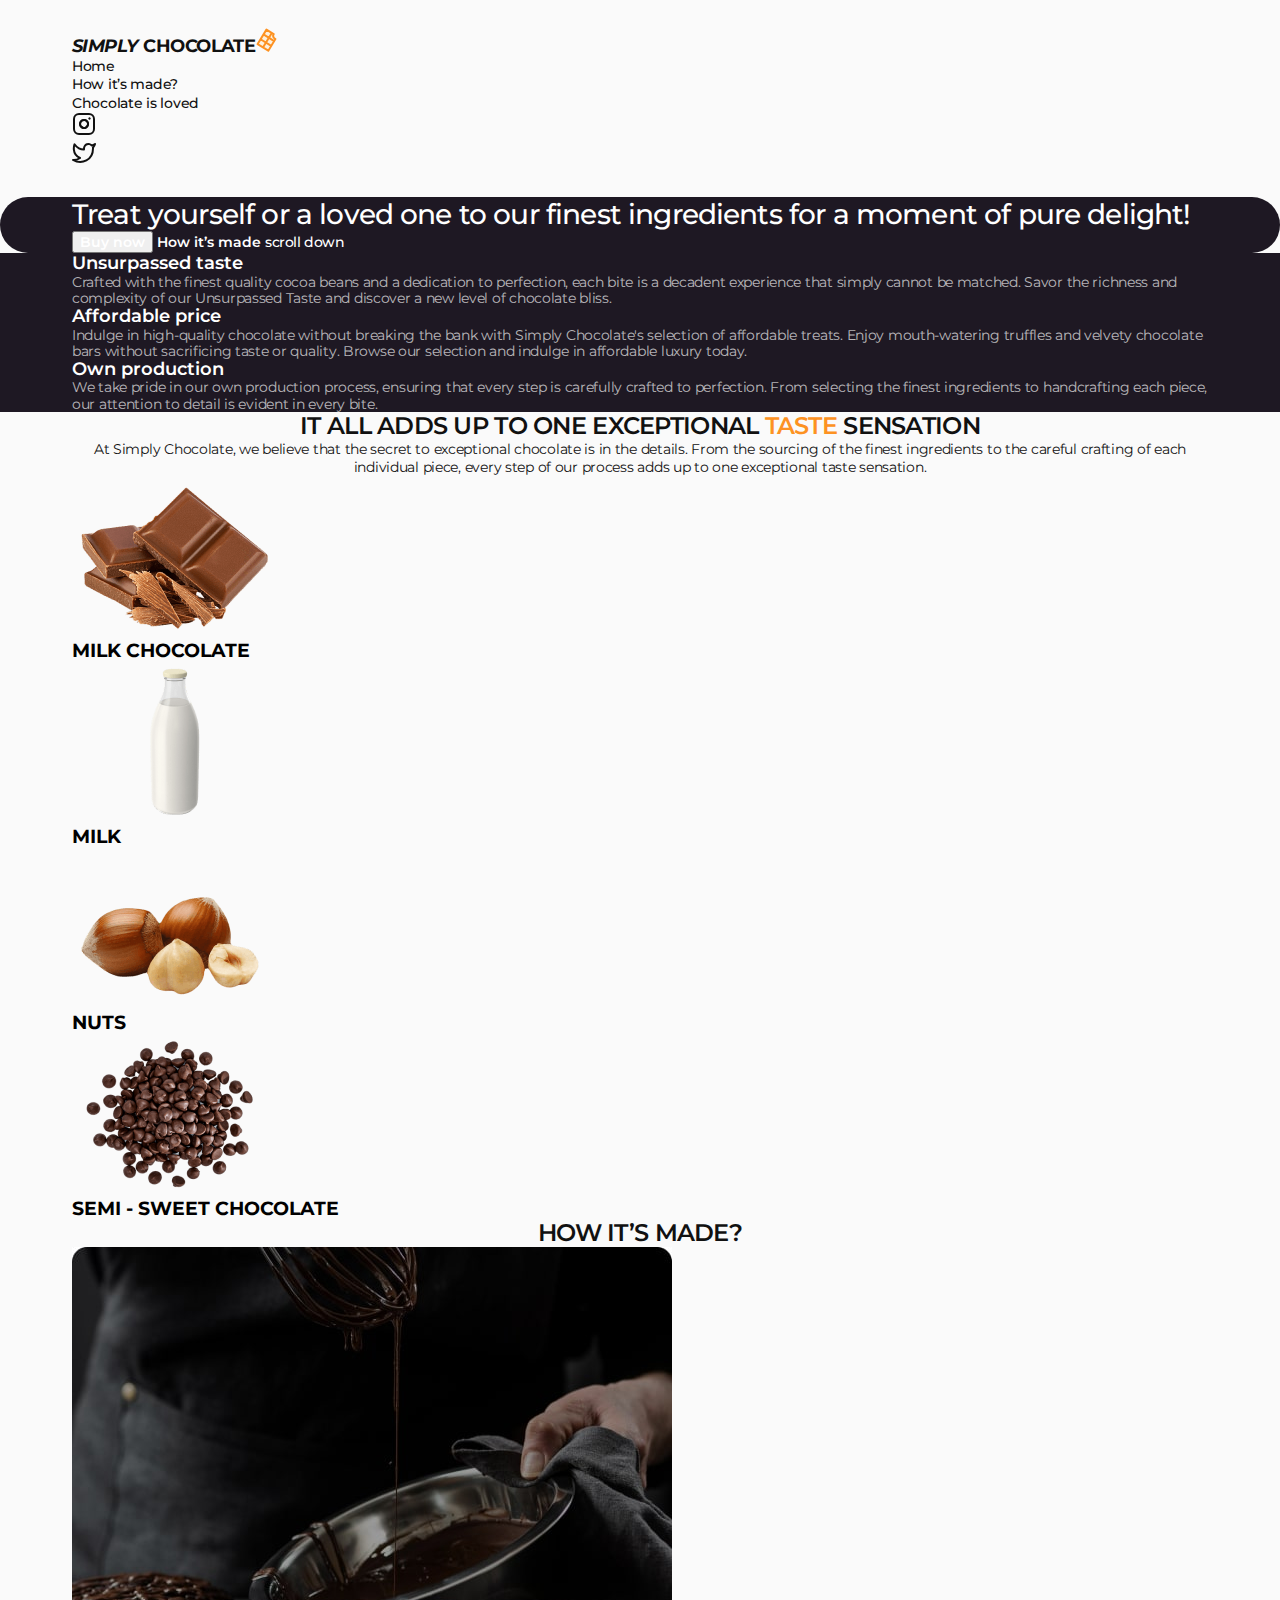
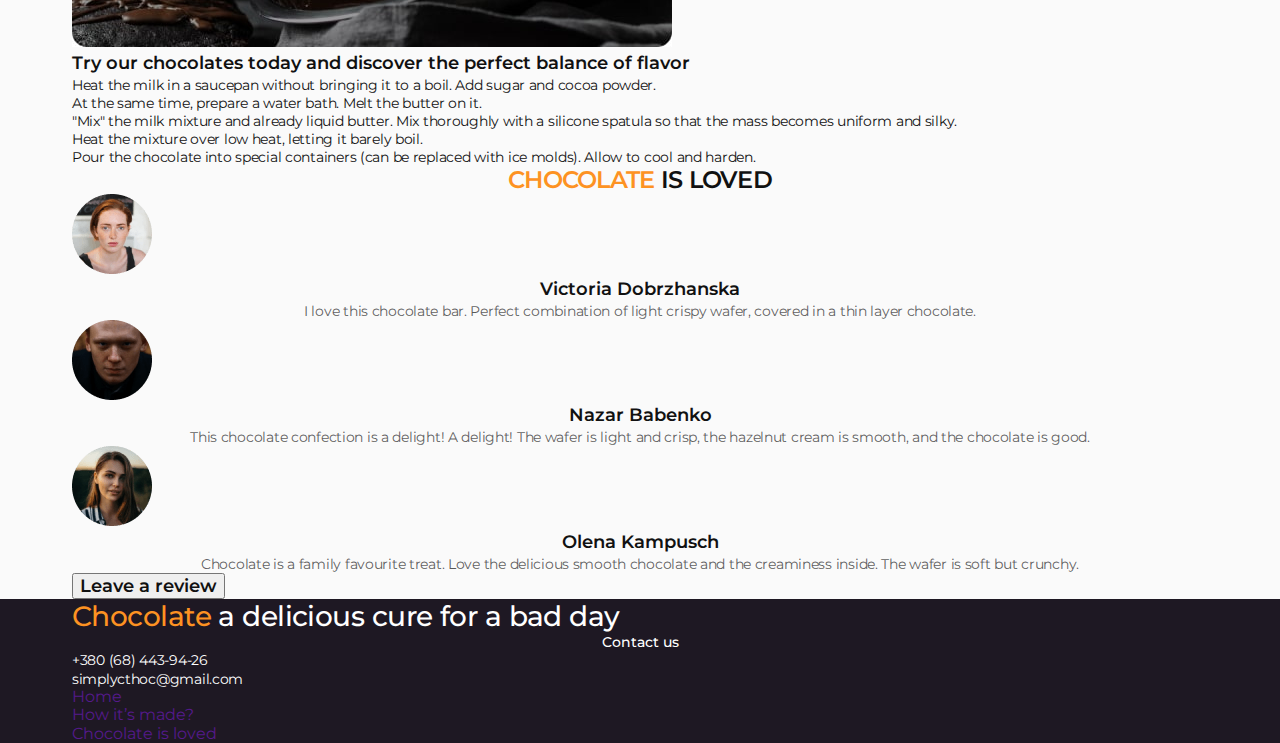
==== index.html @ 6c37859a "10102024_v1" ====
<!DOCTYPE html>
<html lang="en">
  <head>
    <meta charset="UTF-8" />
    <meta name="viewport" content="width=device-width, initial-scale=1.0" />
    <link rel="preconnect" href="https://fonts.googleapis.com" />
    <link rel="preconnect" href="https://fonts.gstatic.com" crossorigin />
    <link
      href="https://fonts.googleapis.com/css2?family=Montserrat:wght@300;400;500;600;700&display=swap"
      rel="stylesheet"
    />

    <title>SIMPLY CHOCOLATE</title>
    <link
      rel="stylesheet"
      href="https://cdn.jsdelivr.net/npm/modern-normalize@2.0.0/modern-normalize.min.css"
    />
    <link rel="stylesheet" href="./css/style.css" />
  </head>
  <body>
    <header class="header">
      <div class="container">
        <nav class="header-navigation">
          <a class="header-logo" href="#"
            ><span>SIMPLY</span> CHOCOLATE<img
              src="./images/icons/chocolate.svg"
              alt="CHOCOLATE"
          /></a>
          <ul class="header-menu-list">
            <li class="header-menu-item">
              <a class="header-menu-link" href="#">Home</a>
            </li>
            <li class="header-menu-item">
              <a class="header-menu-link" href="#">How it’s made?</a>
            </li>
            <li class="header-menu-item">
              <a class="header-menu-link" href="#">Chocolate is loved</a>
            </li>
          </ul>
        </nav>
        <ul class="header-soc-list">
          <li class="header-soc-item">
            <a
              class="header-soc-link"
              href=""
              target="_blank"
              rel="noopener noreferrer"
              ><img src="./images/icons/instagram.svg" alt="Instagram"
            /></a>
          </li>
          <li class="header-soc-item">
            <a
              class="header-soc-link"
              href=""
              target="_blank"
              rel="noopener noreferrer"
              ><img src="./images/icons/twitter.svg" alt="X"
            /></a>
          </li>
        </ul>
      </div>
    </header>
    <main>
      <section class="hero">
       <div class="container">
          <h1 class="hero-title">
            Treat yourself or a loved one to our finest ingredients for a moment
            of pure delight!
          </h1>
          <button class="hero-btn" type="button">Buy now</button>
          <a class="hero-ancor-link" href="#howitmade">How it’s made</a>
          <a class="hero-scroll-link" href="#scrolldown">scroll down</a>
        </section>
        <section class="features">
        <div class="container">
            <h2 class="visually-hidden">Avantages</h2>
            <ul class="features-list">
              <li class="features-item">
                <h3 class="features-subtitle">Unsurpassed taste</h3>
                <p class="features-item-text">
                  Crafted with the finest quality cocoa beans and a dedication to
                  perfection, each bite is a decadent experience that simply cannot
                  be matched. Savor the richness and complexity of our Unsurpassed
                  Taste and discover a new level of chocolate bliss.
                </p>
              </li>
              <li class="features-item">
                <h3 class="features-subtitle">Affordable price</h3>
                <p class="features-item-text">
                  Indulge in high-quality chocolate without breaking the bank with
                  Simply Chocolate's selection of affordable treats. Enjoy
                  mouth-watering truffles and velvety chocolate bars without
                  sacrificing taste or quality. Browse our selection and indulge in
                  affordable luxury today.
                </p>
              </li>
              <li class="features-item">
                <h3 class="features-subtitle">Own production</h3>
                <p class="features-item-text">
                  We take pride in our own production process, ensuring that every
                  step is carefully crafted to perfection. From selecting the finest
                  ingredients to handcrafting each piece, our attention to detail is
                  evident in every bite.
                </p>
              </li>
            </ul>
        </div>
             </section>
      <section class="section-taste">
       <div class="container">
          <h2 class="taste-title section-title">
            IT ALL ADDS UP TO ONE EXCEPTIONAL <span>TASTE</span> SENSATION
          </h2>
          <p class="taste-text">
            At Simply Chocolate, we believe that the secret to exceptional
            chocolate is in the details. From the sourcing of the finest
            ingredients to the careful crafting of each individual piece, every
            step of our process adds up to one exceptional taste sensation.
          </p>
          <ul class="taste-list">
            <li class="taste-item">
              <img
                class="taste-item-img"
                src="./images/chocolate.png"
                alt="milk chocolate"
                width="206"
                height="160"
              />
              <h3 class="taste-subtitle">MILK CHOCOLATE</h3>
            </li>
            <li class="taste-item">
              <img
                class="taste-item-img"
                src="./images/milk-white.png"
                alt="milk"
                width="206"
                height="160"
              />
              <h3 class="taste-subtitle">MILK</h3>
            </li>
            <li class="taste-item">
              <img
                class="taste-item-img"
                src="./images/nuts.png"
                alt="nuts"
                width="206"
                height="160"
              />
              <h3 class="taste-subtitle">NUTS</h3>
            </li>
            <li class="taste-item">
              <img
                class="taste-item-img"
                src="./images/coffe.png"
                alt="sweet chocolate"
                width="206"
                height="160"
              />
              <h3 class="taste-subtitle">SEMI - SWEET CHOCOLATE</h3>
            </li>
          </ul>
       </div>
      </section>
      <section id="howitmade" class="section-made">
     <div class="container">
          <div class="made">
            <h2 class="made-title section-title">HOW IT’S MADE?</h2>
            <img
              class="made-image"
              src="./images/made-chocolate.jpg"
              alt="liquid chocolate"
              width="600"
              height="400"
            />
          </div>
          <h3 class="made-subtitle">
            Try our chocolates today and discover the perfect balance of flavor
          </h3>
          <ul class="made-list">
            <li class="made-item">
              <p class="made-text">
                Heat the milk in a saucepan without bringing it to a boil. Add
                sugar and cocoa powder.
              </p>
            </li>
            <li class="made-item">
              <p class="made-text">
                At the same time, prepare a water bath. Melt the butter on it.
              </p>
            </li>
            <li class="made-item">
              <p class="made-text">
                "Mix" the milk mixture and already liquid butter. Mix thoroughly
                with a silicone spatula so that the mass becomes uniform and
                silky.
              </p>
            </li>
            <li class="made-item">
              <p class="made-text">
                Heat the mixture over low heat, letting it barely boil.
              </p>
            </li>
            <li class="made-item">
              <p class="made-text">
                Pour the chocolate into special containers (can be replaced with
                ice molds). Allow to cool and harden.
              </p>
            </li>
          </ul>
     </div>
      </section>
      <section class="reviews">
       <div class="container">
          <h2 class="reviews-title section-title">
            <span>Chocolate</span> is loved
          </h2>
          <ul class="reviews-list">
            <li class="reviews-item">
              <img
                class="reviews-image"
                src="./images/Victoria-Dobrzhanska.png"
                alt="Victoria Dobrzhanska"
                width="80"
                height="80"
              />
              <h3 class="reviews-subtitle">Victoria Dobrzhanska</h3>
              <p class="reviews-text">
                I love this chocolate bar. Perfect combination of light crispy
                wafer, covered in a thin layer chocolate.
              </p>
            </li>
            <li class="reviews-item">
              <img
                class="reviews-image"
                src="./images/Nazar-Babenko.png"
                alt="Nazar Babenko"
                width="80"
                height="80"
              />
              <h3 class="reviews-subtitle">Nazar Babenko</h3>
              <p class="reviews-text">
                This chocolate confection is a delight! A delight! The wafer is
                light and crisp, the hazelnut cream is smooth, and the chocolate
                is good.
              </p>
            </li>
            <li class="reviews-item">
              <img
                class="reviews-image"
                src="./images/Olena-Kampusch.png"
                alt="Olena Kampusch"
                width="80"
                height="80"
              />
              <h3 class="reviews-subtitle">Olena Kampusch</h3>
              <p class="reviews-text">
                Chocolate is a family favourite treat. Love the delicious smooth
                chocolate and the creaminess inside. The wafer is soft but
                crunchy.
              </p>
            </li>
          </ul>
          <button class="reviews-btn" type="button">Leave a review</button>
       </div>
      </section>
    </main>

    <footer class="footer">
      <div class="container">
        <p class="footer-title">
          Chocolate <span>a delicious cure for a bad day</span>
        </p>
        <p class="footer-subtitle">Contact us</p>
        <address class="footer-address">
          <ul class="footer-address-list">
            <li class="footer-address-item">
              <a class="footer-address-item-link" href="tel:380684439426"
                >+380 (68) 443-94-26</a
              >
            </li>
            <li class="footer-address-item">
              <a
                class="footer-address-item-link"
                href="mailto:simplycthoc@gmail.com"
                >simplycthoc@gmail.com</a
              >
            </li>
          </ul>
        </address>
        <nav class="footer-navigation"></nav>
        <ul class="footer-menu-list">
          <li class="footer-menu-item">
            <a href="" class="footer-menu-link">Home</a>
          </li>
          <li class="footer-menu-item">
            <a href="" class="footer-menu-link">How it’s made?</a>
          </li>
          <li class="footer-menu-item">
            <a href="" class="footer-menu-link">Chocolate is loved</a>
          </li>
        </ul>
      </div>
    </footer>
  </body>
</html>
---- css/style.css ----
body {
  font-family: "Montserrat", sans-serif;
  background-color: #fafafa;
}

p,
h1,
h2,
h3,
h4,
h5,
h6 {
  margin-top: 0;
  margin-bottom: 0;
}

ul {
  list-style: none;
  margin-top: 0;
  margin-bottom: 0;
  padding-left: 0;
}

a {
  text-decoration: none;
}

address {
  font-style: normal;
}

button {
  font-family: inherit;
}

.container {
  width: 1166px;
  padding-left: 15px;
  padding-right: 15px;
  margin: 0 auto;
}

.section-title {
  font-weight: 600;
  font-size: 24px;
  line-height: 1.16667;
  letter-spacing: -0.03em;
  text-transform: uppercase;
  text-align: center;
  color: #111;
}

.section-title span {
  color: #fd9222;
}

/* ------------------- HEADER ----------- */

.header {
  padding-top: 28px;
  padding-bottom: 28px;
}

.header-logo {
  font-weight: 700;
  font-size: 18px;
  line-height: 1.11;
  letter-spacing: -0.03em;
  color: #111;
}

.header-logo span {
  font-style: italic;
}

.header-menu-link {
  font-weight: 500;
  font-size: 14px;
  line-height: 1.14286;
  letter-spacing: -0.02em;
  color: #111;
}

.header-menu-link:hover,
.header-menu-link:focus {
  color: #fd9222;
}

/* ---------------------- HERO ---------- */

.hero {
  background-color: #1e1823;
  border-radius: 30px;
}
.hero-title {
  font-weight: 500;
  font-size: 28px;
  line-height: 1.21429;
  letter-spacing: -0.03em;
  color: #fff;
}
.hero-btn {
  font-family: inherit;
  font-weight: 600;
  font-size: 14px;
  color: #fff;
}
.hero-ancor-link {
  font-weight: 600;
  font-size: 14px;
  color: #fff;
}

.hero-scroll-link {
  font-weight: 500;
  font-size: 14px;
  line-height: 1.28571;
  letter-spacing: -0.03em;
  color: #fff;
}

/* --------------------- FEATURES ---------------- */

.features {
  background-color: #1e1823;
}

.visually-hidden {
  position: absolute;
  width: 1px;
  height: 1px;
  margin: -1px;
  border: 0;
  padding: 0;
  white-space: nowrap;
  clip-path: inset(100%);
  clip: rect(0 0 0 0);
  overflow: hidden;
}

.features-list {
}
.features-item {
}

.features-subtitle {
  font-weight: 600;
  font-size: 18px;
  color: #fff;
}

.features-item-text {
  font-size: 14px;
  letter-spacing: -0.02em;
  color: rgba(255, 255, 255, 0.7);
}

/* --------------- TASTE ----------------------- */

.section-taste {
}

.taste-text {
  font-size: 14px;
  line-height: 1.28571;
  letter-spacing: -0.02em;
  text-align: center;
  color: #111;
}

.taste-list {
}
.taste-item {
}
.taste-item-img {
}
.taste-subtitle {
}

/* -------------- HOW IT’S MADE ------------------- */

.section-made {
}

.made {
}

.made-image {
}
.made-subtitle {
  font-weight: 600;
  font-size: 18px;
  line-height: 1.33333;
  color: #111;
}
.made-list {
}
.made-item {
}
.made-text {
  font-size: 14px;
  line-height: 1.28571;
  letter-spacing: -0.02em;
  color: #111;
}

/* ---------------------------------------- */

.reviews {
}

.reviews-list {
}
.reviews-item {
}
.reviews-image {
}
.reviews-subtitle {
  font-weight: 600;
  font-size: 18px;
  line-height: 1.33333;
  text-align: center;
  color: #111;
}
.reviews-text {
  font-size: 14px;
  line-height: 1.28571;
  letter-spacing: -0.02em;
  text-align: center;
  color: rgba(17, 17, 17, 0.7);
}
.reviews-btn {
  font-weight: 600;
  font-size: 18px;
  color: #111;
}

/* ---------------------------------------------------- */

.footer {
  background-color: #1e1823;
}
.footer-title {
  font-weight: 500;
  font-size: 28px;
  line-height: 1.21429;
  letter-spacing: -0.02em;
  color: #fd9222;
}

.footer-title span {
  color: #fff;
}

.footer-subtitle {
  font-weight: 500;
  font-size: 14px;
  line-height: 1.28571;
  text-align: center;
  color: #fff;
}
.footer-address {
}
.footer-address-list {
}
.footer-address-item {
}

.footer-address-item-link {
  font-size: 14px;
  line-height: 1.28571;
  letter-spacing: -0.02em;
  text-align: center;
  color: #fff;
}

.footer-navigation {
}
.footer-menu-list {
}
.footer-menu-item {
}
.footer-menu-link {
}
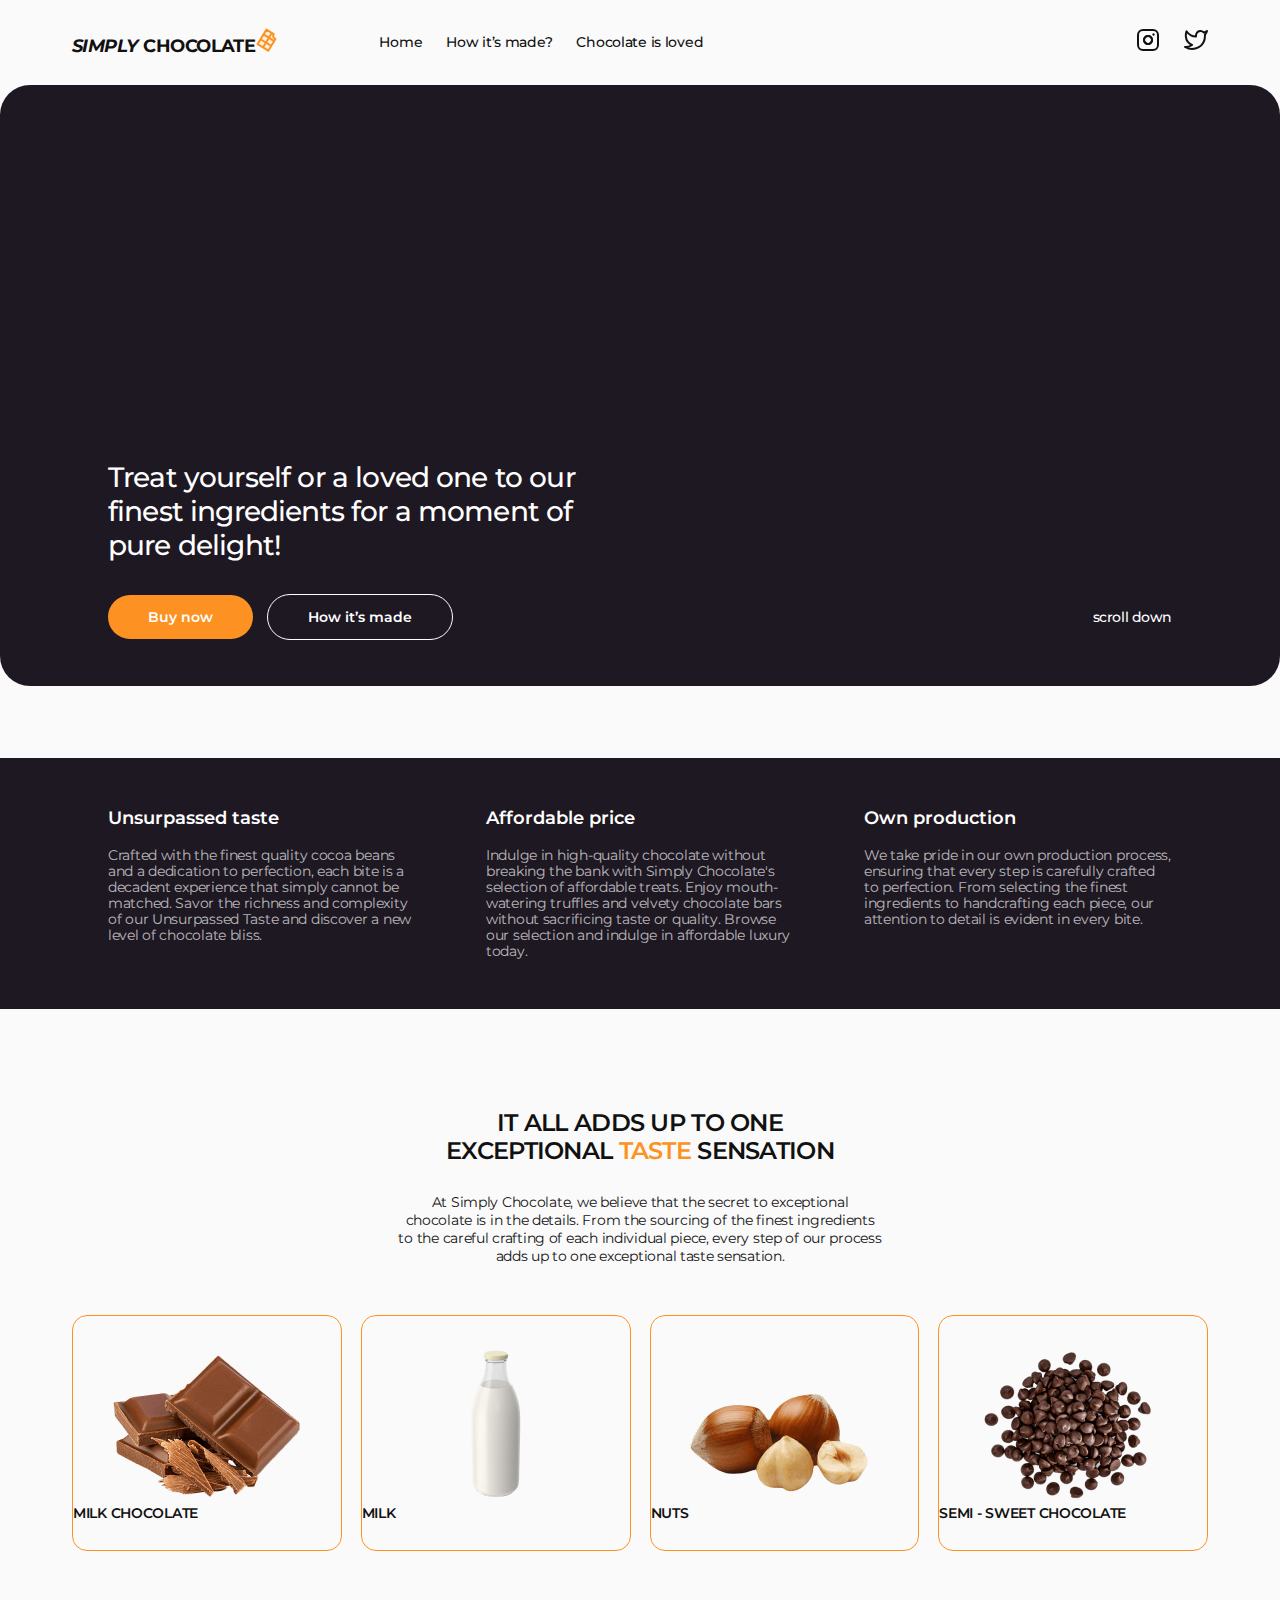
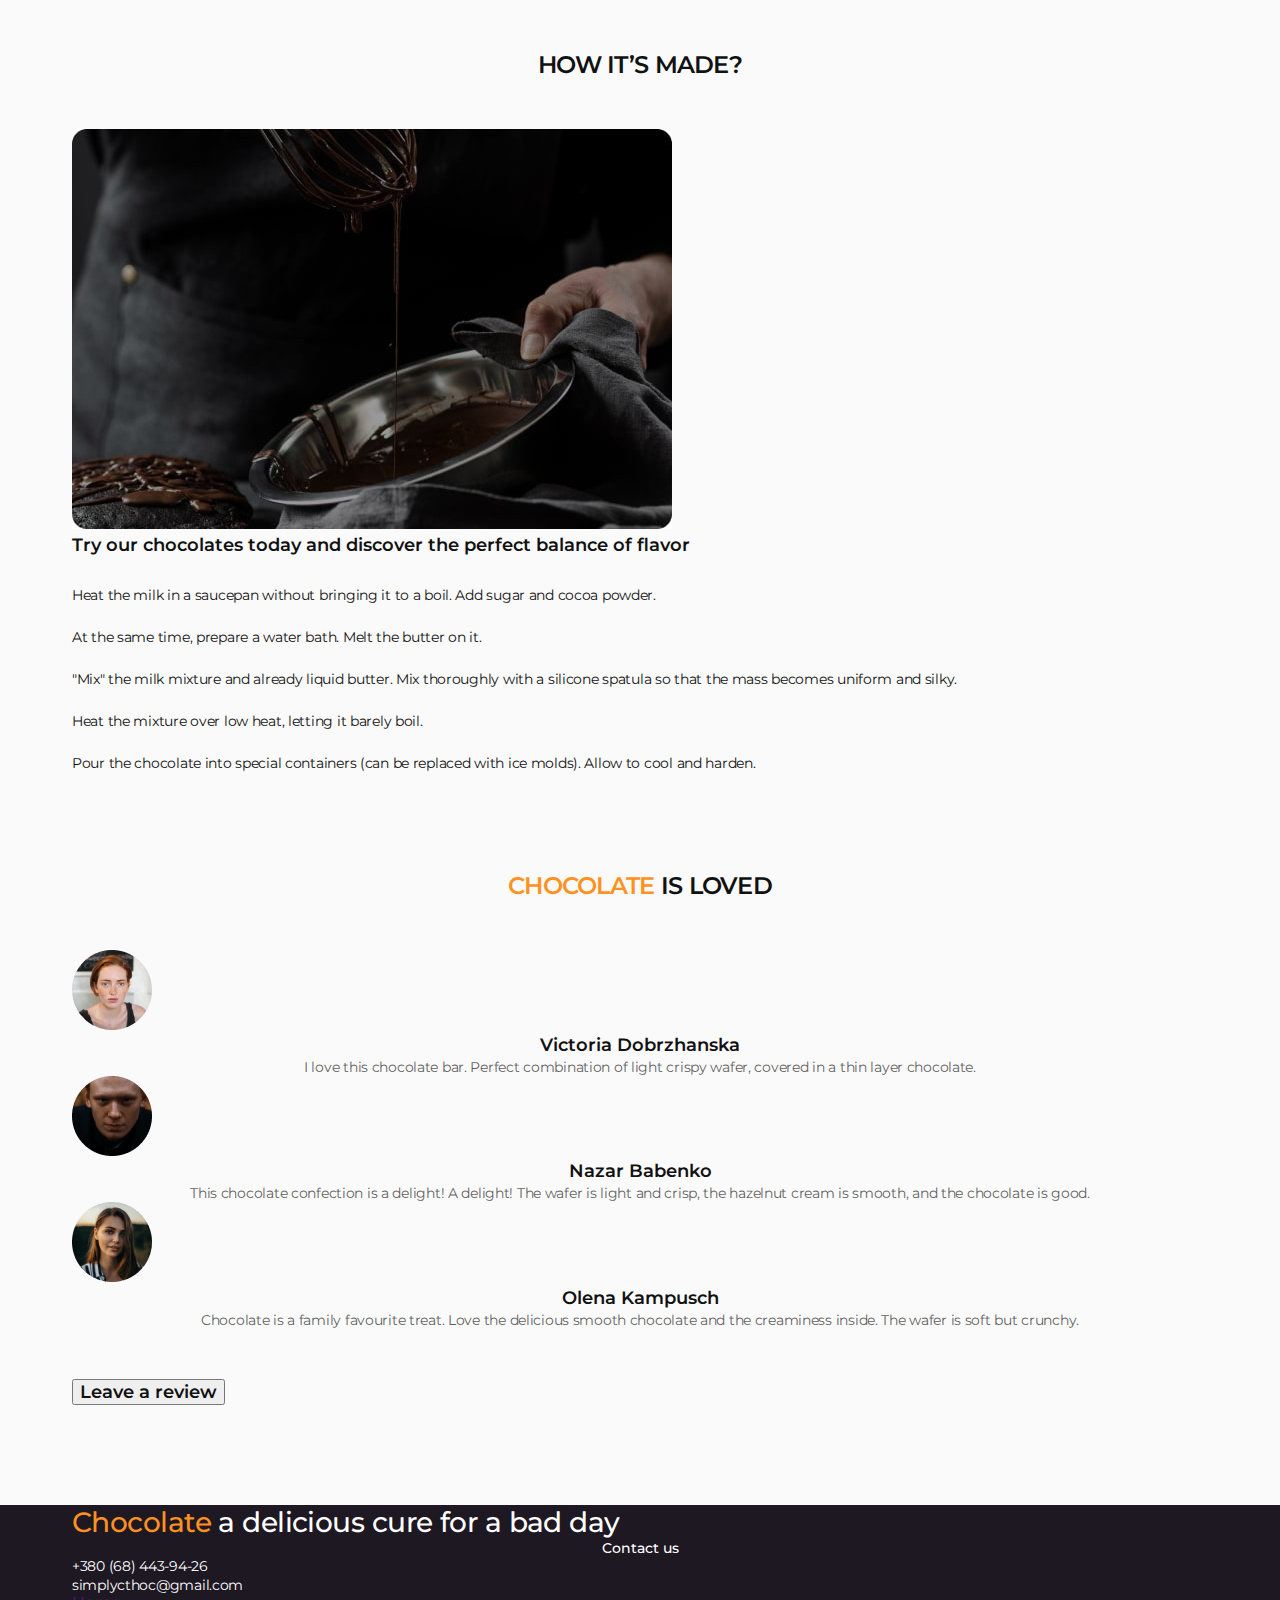
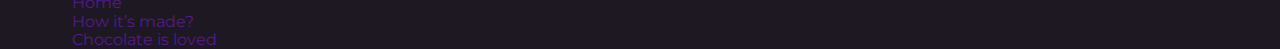
==== commit 25475d48: "not finish" ====
--- a/index.html
+++ b/index.html
@@ -19,7 +19,7 @@
   </head>
   <body>
     <header class="header">
-      <div class="container">
+      <div class="container header-container">
         <nav class="header-navigation">
           <a class="header-logo" href="#"
             ><span>SIMPLY</span> CHOCOLATE<img
@@ -62,17 +62,19 @@
     </header>
     <main>
       <section class="hero">
-       <div class="container">
+       <div class="container-narrow">
           <h1 class="hero-title">
             Treat yourself or a loved one to our finest ingredients for a moment
             of pure delight!
           </h1>
-          <button class="hero-btn" type="button">Buy now</button>
-          <a class="hero-ancor-link" href="#howitmade">How it’s made</a>
-          <a class="hero-scroll-link" href="#scrolldown">scroll down</a>
+          <div class="hero-container-btn">
+            <button class="hero-btn" type="button">Buy now</button>
+            <a class="hero-ancor-link" href="#howitmade">How it’s made</a>
+            <a class="hero-scroll-link" href="#scrolldown">scroll down</a>
+          </div>
         </section>
         <section class="features">
-        <div class="container">
+        <div class="container-narrow">
             <h2 class="visually-hidden">Avantages</h2>
             <ul class="features-list">
               <li class="features-item">
--- a/css/style.css
+++ b/css/style.css
@@ -29,10 +29,11 @@
   font-style: normal;
 }
 
+/* не потрібно бо в нормолайзі це вже є 
+
 button {
   font-family: inherit;
-}
-
+}*/
 .container {
   width: 1166px;
   padding-left: 15px;
@@ -40,6 +41,13 @@
   margin: 0 auto;
 }
 
+.container-narrow {
+  width: 1094px;
+  padding-left: 15px;
+  padding-right: 15px;
+  margin: 0 auto;
+}
+
 .section-title {
   font-weight: 600;
   font-size: 24px;
@@ -61,12 +69,23 @@
   padding-bottom: 28px;
 }
 
+.header-container {
+  display: flex;
+  align-items: center;
+}
+
+.header-navigation {
+  display: flex;
+  align-items: center;
+}
+
 .header-logo {
   font-weight: 700;
   font-size: 18px;
   line-height: 1.11;
   letter-spacing: -0.03em;
   color: #111;
+  margin-right: 100px;
 }
 
 .header-logo span {
@@ -86,29 +105,59 @@
   color: #fd9222;
 }
 
+.header-menu-list {
+  display: flex;
+  gap: 24px;
+}
+
+.header-soc-list {
+  display: flex;
+  margin-left: auto;
+  gap: 24px;
+}
 /* ---------------------- HERO ---------- */
 
 .hero {
   background-color: #1e1823;
   border-radius: 30px;
+  padding-top: 375px;
+  padding-bottom: 46px;
+  margin-bottom: 72px;
 }
 .hero-title {
+  max-width: 484px;
   font-weight: 500;
   font-size: 28px;
   line-height: 1.21429;
   letter-spacing: -0.03em;
   color: #fff;
-}
+  margin-bottom: 32px;
+}
+
+.hero-container-btn {
+  display: flex;
+  align-items: center;
+  gap: 14px;
+}
+
 .hero-btn {
   font-family: inherit;
   font-weight: 600;
   font-size: 14px;
   color: #fff;
-}
+  border-radius: 100px;
+  padding: 14px 40px;
+  background-color: #fd9222;
+  border: none;
+}
+
 .hero-ancor-link {
   font-weight: 600;
   font-size: 14px;
   color: #fff;
+  border-radius: 100px;
+  padding: 14px 40px;
+  border: 1px solid #fff;
 }
 
 .hero-scroll-link {
@@ -117,12 +166,15 @@
   line-height: 1.28571;
   letter-spacing: -0.03em;
   color: #fff;
+  margin-left: auto;
 }
 
 /* --------------------- FEATURES ---------------- */
 
 .features {
   background-color: #1e1823;
+  padding-top: 50px;
+  padding-bottom: 50px;
 }
 
 .visually-hidden {
@@ -139,14 +191,19 @@
 }
 
 .features-list {
+  display: flex;
+  gap: 70px;
 }
 .features-item {
+  width: 308px;
+  width: calc((100% - 2 * 70px) / 3);
 }
 
 .features-subtitle {
   font-weight: 600;
   font-size: 18px;
   color: #fff;
+  margin-bottom: 18px;
 }
 
 .features-item-text {
@@ -158,6 +215,13 @@
 /* --------------- TASTE ----------------------- */
 
 .section-taste {
+  padding-top: 100px;
+  padding-bottom: 50px;
+}
+
+.taste-title {
+  max-width: 411px;
+  margin: 0 auto 28px auto;
 }
 
 .taste-text {
@@ -166,25 +230,49 @@
   letter-spacing: -0.02em;
   text-align: center;
   color: #111;
+  max-width: 486px;
+  margin: 0 auto 50px auto;
 }
 
 .taste-list {
-}
+  display: flex;
+  gap: 19px;
+}
+
 .taste-item {
+  border: 1px solid #fd9222;
+  border-radius: 15px;
+  /*padding: 28px 32px;*/
+  padding: 28px 0;
+  width: calc((100% - 3 * 19px) / 4);
 }
 .taste-item-img {
+  display: block;
+  margin: 0 auto;
 }
 .taste-subtitle {
+  font-weight: 600;
+  font-size: 14px;
+  line-height: 1.28571;
+  letter-spacing: -0.02em;
+  text-transform: uppercase;
+  color: #111;
 }
 
 /* -------------- HOW IT’S MADE ------------------- */
 
 .section-made {
+  padding-top: 50px;
+  padding-bottom: 50px;
 }
 
 .made {
 }
 
+.made-title {
+  margin-bottom: 50px;
+}
+
 .made-image {
 }
 .made-subtitle {
@@ -192,11 +280,18 @@
   font-size: 18px;
   line-height: 1.33333;
   color: #111;
+  margin-bottom: 28px;
 }
 .made-list {
 }
 .made-item {
-}
+  margin-bottom: 24px;
+}
+
+.made-item:last-child {
+  margin-bottom: 0px;
+}
+
 .made-text {
   font-size: 14px;
   line-height: 1.28571;
@@ -207,9 +302,16 @@
 /* ---------------------------------------- */
 
 .reviews {
+  padding-top: 50px;
+  padding-bottom: 100px;
+}
+
+.reviews-title {
+  margin-bottom: 50px;
 }
 
 .reviews-list {
+  margin-bottom: 50px;
 }
 .reviews-item {
 }
